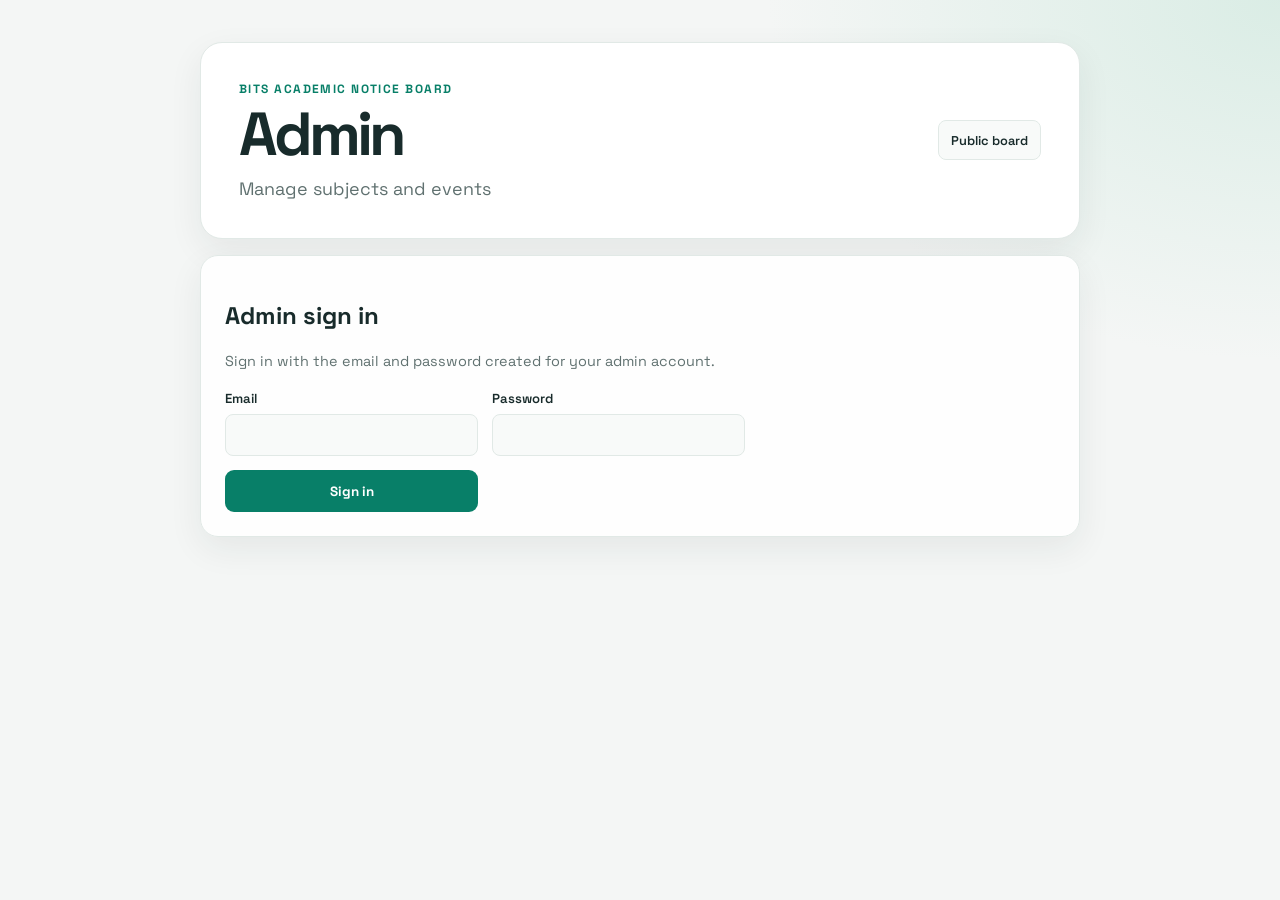
==== admin.html @ 13c7f1c6 "Build Supabase admin management interface Co-authored-by: adityaprasoon <54928533+adityaprasoon@user" ====
<!doctype html>
<html lang="en">
<head>
  <meta charset="UTF-8">
  <meta name="viewport" content="width=device-width, initial-scale=1.0">
  <meta name="robots" content="noindex, nofollow">
  <title>Admin · Now Page</title>
  <link rel="preconnect" href="https://fonts.googleapis.com">
  <link rel="preconnect" href="https://fonts.gstatic.com" crossorigin>
  <link href="https://fonts.googleapis.com/css2?family=Space+Grotesk:wght@400;500;600;700&display=swap" rel="stylesheet">
  <link rel="stylesheet" href="styles.css">
</head>
<body>
  <main class="container admin-container">
    <header class="header admin-header">
      <div class="header-top">
        <div>
          <p class="kicker">BITS Academic Notice Board</p>
          <h1>Admin</h1>
          <p class="subtitle">Manage subjects and events</p>
        </div>
        <a class="secondary-button back-link" href="index.html">Public board</a>
      </div>
    </header>

    <section id="login-panel" class="section">
      <h2>Admin sign in</h2>
      <p class="panel-description">Sign in with the email and password created for your admin account.</p>
      <form id="login-form" class="form-grid narrow-form">
        <label>Email
          <input id="login-email" name="email" type="email" autocomplete="username" required>
        </label>
        <label>Password
          <input id="login-password" name="password" type="password" autocomplete="current-password" required>
        </label>
        <button class="refresh-button" type="submit">Sign in</button>
      </form>
    </section>

    <div id="admin-panel" class="hidden">
      <section class="section admin-toolbar">
        <div>
          <p class="kicker">Signed in</p>
          <p id="admin-identity" class="admin-identity"></p>
        </div>
        <button id="sign-out" class="secondary-button" type="button">Sign out</button>
      </section>

      <section class="section">
        <div class="section-head">
          <div>
            <p class="kicker">Event management</p>
            <h2 id="event-form-heading">Add event</h2>
          </div>
        </div>
        <form id="event-form" class="form-grid">
          <input id="event-id" type="hidden">
          <label>Subject
            <select id="event-subject" required></select>
          </label>
          <label>Event title
            <input id="event-title" maxlength="200" required>
          </label>
          <label class="form-span">Description
            <textarea id="event-description" rows="3"></textarea>
          </label>
          <label>Start date and time (IST)
            <input id="event-start" type="datetime-local" step="60" required>
          </label>
          <label>End date and time (IST)
            <input id="event-end" type="datetime-local" step="60" required>
          </label>
          <label class="form-span">Event link (optional)
            <input id="event-link" type="url" inputmode="url" placeholder="https://">
          </label>
          <label class="checkbox-field form-span">
            <input id="event-hidden" type="checkbox">
            <span>Hide event from the public board, including while it is in its active time window</span>
          </label>
          <div class="form-actions form-span">
            <button id="save-event" class="refresh-button" type="submit">Save event</button>
            <button id="cancel-event-edit" class="secondary-button hidden" type="button">Cancel edit</button>
          </div>
        </form>
      </section>

      <section class="section">
        <div class="section-head">
          <div>
            <p class="kicker">Current records</p>
            <h2>Events</h2>
          </div>
          <button id="reload-admin-data" class="secondary-button" type="button">Reload</button>
        </div>
        <div id="admin-events" class="admin-record-list"></div>
      </section>

      <section id="subject-admin-section" class="section hidden">
        <div class="section-head">
          <div>
            <p class="kicker">Super admin</p>
            <h2>Subjects</h2>
          </div>
        </div>
        <form id="subject-form" class="form-grid">
          <input id="subject-id" type="hidden">
          <label>Subject code
            <input id="subject-code" maxlength="30" required>
          </label>
          <label>Subject name
            <input id="subject-name" maxlength="160" required>
          </label>
          <div class="form-actions form-span">
            <button class="refresh-button" type="submit">Save subject</button>
            <button id="cancel-subject-edit" class="secondary-button hidden" type="button">Cancel edit</button>
          </div>
        </form>
        <div id="admin-subjects" class="admin-record-list"></div>
      </section>

      <section id="admin-users-section" class="section hidden">
        <div class="section-head">
          <div>
            <p class="kicker">Super admin</p>
            <h2>Admin accounts</h2>
          </div>
        </div>
        <form id="create-admin-form" class="form-grid">
          <label>Admin email
            <input id="new-admin-email" type="email" autocomplete="off" required>
          </label>
          <label>Display name
            <input id="new-admin-name" maxlength="120" required>
          </label>
          <label>Temporary password
            <input id="new-admin-password" type="password" minlength="12" maxlength="128" autocomplete="new-password" required>
          </label>
          <fieldset id="new-admin-subjects" class="assignment-fieldset">
            <legend>Assigned subjects</legend>
          </fieldset>
          <div class="form-actions form-span">
            <button class="refresh-button" type="submit">Create admin</button>
          </div>
        </form>
        <div id="admin-users" class="admin-record-list"></div>
      </section>
    </div>

    <section id="admin-message" class="error-box hidden" aria-live="polite"></section>
    <section id="admin-success" class="success-box hidden" aria-live="polite"></section>
  </main>

  <script src="supabase-config.js"></script>
  <script src="admin.js"></script>
</body>
</html>
---- styles.css ----
:root {
  color-scheme: light;
  --bg: #f4f6f5;
  --surface: #fff;
  --surface-soft: #f8faf9;
  --text: #182b2b;
  --muted: #607170;
  --line: #e1e9e6;
  --active: #087f68;
  --upcoming: #245f9e;
  --past: #647271;
  --shadow: 0 12px 34px rgba(24, 43, 43, 0.07);
}

* {
  box-sizing: border-box;
}

body {
  min-width: 320px;
  min-height: 100vh;
  margin: 0;
  color: var(--text);
  background:
    radial-gradient(ellipse at 100% 0%, rgba(197, 229, 216, 0.55), transparent 32rem),
    var(--bg);
  font-family: "Space Grotesk", sans-serif;
  -webkit-font-smoothing: antialiased;
}

.container {
  position: relative;
  z-index: 1;
  width: min(880px, calc(100% - 40px));
  margin: 0 auto;
  padding: 42px 0 64px;
}

.header {
  padding: clamp(22px, 5vw, 38px);
  overflow: hidden;
  background: var(--surface);
  border: 1px solid var(--line);
  border-radius: 22px;
  box-shadow: var(--shadow);
}

.kicker {
  margin: 0;
  color: var(--active);
  font-size: 0.75rem;
  font-weight: 700;
  letter-spacing: 0.12em;
  text-transform: uppercase;
}

.header-top {
  display: flex;
  align-items: center;
  justify-content: space-between;
  gap: 14px;
}

.refresh-button {
  display: inline-flex;
  flex: 0 0 auto;
  align-items: center;
  justify-content: center;
  gap: 7px;
  min-height: 42px;
  padding: 9px 14px;
  color: #fff;
  background: var(--active);
  border: 1px solid transparent;
  border-radius: 9px;
  font: inherit;
  font-size: 0.84rem;
  font-weight: 700;
  cursor: pointer;
  transition: background-color 150ms ease, box-shadow 150ms ease;
}

.refresh-button:hover:not(:disabled) {
  background: #066b58;
}

.refresh-button:focus-visible {
  outline: 3px solid rgba(8, 127, 104, 0.28);
  outline-offset: 3px;
}

.refresh-button:disabled {
  cursor: wait;
  opacity: 0.8;
}

.refresh-button.stale {
  background: #d97706;
}

.refresh-button.stale:hover:not(:disabled) {
  background: #b95f00;
}

.refresh-button.stale:focus-visible {
  outline-color: rgba(217, 119, 6, 0.3);
}

.refresh-button.loading span {
  animation: spin 1s linear infinite;
}

h1 {
  margin: 0.45rem 0 0;
  font-size: clamp(2.4rem, 7vw, 3.8rem);
  font-weight: 700;
  letter-spacing: -0.065em;
  line-height: 1;
}

.subtitle {
  margin: 0.75rem 0 0;
  color: var(--muted);
  font-size: clamp(1rem, 2.5vw, 1.12rem);
}

.subject-controls {
  display: flex;
  flex-wrap: wrap;
  align-items: center;
  gap: 9px;
  margin-top: 16px;
  color: var(--muted);
  font-size: 0.82rem;
  font-weight: 600;
}

.subject-controls select {
  min-height: 40px;
  min-width: 180px;
  padding: 8px 34px 8px 11px;
  color: var(--text);
  background: var(--surface-soft);
  border: 1px solid var(--line);
  border-radius: 8px;
  font: inherit;
}

.subject-controls select:focus-visible,
.secondary-button:focus-visible,
.favorite-option input:focus-visible,
.dialog-close:focus-visible {
  outline: 3px solid rgba(8, 127, 104, 0.28);
  outline-offset: 2px;
}

.secondary-button {
  display: inline-flex;
  align-items: center;
  justify-content: center;
  min-height: 40px;
  padding: 8px 12px;
  color: var(--text);
  background: var(--surface-soft);
  border: 1px solid var(--line);
  border-radius: 8px;
  font: inherit;
  font-size: 0.8rem;
  font-weight: 600;
  cursor: pointer;
}

.secondary-button:hover {
  background: #edf2f0;
}

.subject-identity {
  display: flex;
  flex-direction: column;
  align-items: flex-start;
  gap: 1px;
  margin-bottom: 8px;
}

.subject-code {
  color: var(--active);
  font-size: 1.05rem;
  font-weight: 700;
  letter-spacing: 0.035em;
}

.subject-name {
  color: var(--muted);
  font-size: 0.78rem;
  font-weight: 500;
}

.favorites-dialog {
  width: min(480px, calc(100% - 28px));
  max-height: min(680px, calc(100vh - 32px));
  padding: 0;
  color: var(--text);
  background: var(--surface);
  border: 1px solid var(--line);
  border-radius: 18px;
  box-shadow: 0 24px 80px rgba(16, 35, 33, 0.22);
}

.favorites-dialog::backdrop {
  background: rgba(18, 36, 34, 0.46);
  backdrop-filter: blur(3px);
}

.favorites-form {
  padding: clamp(20px, 5vw, 28px);
}

.dialog-heading {
  display: flex;
  align-items: flex-start;
  justify-content: space-between;
  gap: 14px;
}

.dialog-heading h2 {
  margin: 7px 0 0;
  font-size: 1.45rem;
  letter-spacing: -0.04em;
}

.dialog-close {
  display: grid;
  width: 38px;
  height: 38px;
  flex: 0 0 auto;
  place-items: center;
  color: var(--muted);
  background: var(--surface-soft);
  border: 1px solid var(--line);
  border-radius: 50%;
  font: inherit;
  font-size: 1.35rem;
  cursor: pointer;
}

.dialog-description {
  margin: 14px 0;
  color: var(--muted);
  font-size: 0.88rem;
  line-height: 1.55;
}

.favorites-list {
  display: grid;
  max-height: 44vh;
  gap: 8px;
  overflow-y: auto;
  margin: 0;
  padding: 2px 2px 2px 0;
  border: 0;
}

.favorite-option {
  display: flex;
  align-items: center;
  gap: 12px;
  min-height: 54px;
  padding: 9px 12px;
  background: var(--surface-soft);
  border: 1px solid var(--line);
  border-radius: 10px;
  cursor: pointer;
}

.favorite-option:has(input:checked) {
  background: #f0f9f5;
  border-color: #a6d7c8;
}

.favorite-option input {
  width: 18px;
  height: 18px;
  flex: 0 0 auto;
  accent-color: var(--active);
}

.favorite-option-identity {
  display: flex;
  flex-direction: column;
  gap: 2px;
  min-width: 0;
}

.favorite-option-identity strong {
  color: var(--active);
  font-size: 0.9rem;
}

.favorite-option-identity span {
  color: var(--muted);
  font-size: 0.78rem;
  overflow-wrap: anywhere;
}

.visually-hidden {
  position: absolute;
  width: 1px;
  height: 1px;
  padding: 0;
  overflow: hidden;
  clip: rect(0, 0, 0, 0);
  white-space: nowrap;
  border: 0;
}

.dialog-actions {
  display: flex;
  flex-wrap: wrap;
  gap: 8px;
  margin-top: 18px;
}

.admin-container {
  max-width: 880px;
}

.admin-header h1 {
  margin-top: 0.45rem;
}

.admin-header .header-top {
  align-items: center;
}

.back-link,
.admin-link {
  color: var(--text);
  text-decoration: none;
}

.admin-link {
  white-space: nowrap;
}

.admin-toolbar {
  display: flex;
  align-items: center;
  justify-content: space-between;
  gap: 12px;
}

.admin-identity {
  margin: 5px 0 0;
  font-size: 0.95rem;
  font-weight: 600;
}

.panel-description {
  margin: 8px 0 18px;
  color: var(--muted);
  font-size: 0.9rem;
  line-height: 1.5;
}

.form-grid {
  display: grid;
  grid-template-columns: repeat(2, minmax(0, 1fr));
  gap: 14px;
  margin-top: 18px;
}

.narrow-form {
  max-width: 520px;
}

.form-grid > label {
  display: grid;
  align-content: start;
  gap: 7px;
  min-width: 0;
  color: var(--text);
  font-size: 0.82rem;
  font-weight: 600;
}

.form-grid input:not([type="checkbox"]),
.form-grid select,
.form-grid textarea,
.admin-user-editor input {
  width: 100%;
  min-height: 42px;
  padding: 9px 11px;
  color: var(--text);
  background: var(--surface-soft);
  border: 1px solid var(--line);
  border-radius: 8px;
  font: inherit;
  font-size: 0.9rem;
}

.form-grid textarea {
  min-height: 94px;
  resize: vertical;
}

.form-grid input:focus-visible,
.form-grid select:focus-visible,
.form-grid textarea:focus-visible,
.admin-user-editor input:focus-visible {
  outline: 3px solid rgba(8, 127, 104, 0.2);
  border-color: var(--active);
}

.form-span {
  grid-column: 1 / -1;
}

.checkbox-field {
  display: flex;
  align-items: flex-start;
  gap: 10px;
  color: var(--muted);
  font-size: 0.86rem;
  line-height: 1.5;
}

.checkbox-field input,
.assignment-option input {
  width: 18px;
  height: 18px;
  flex: 0 0 auto;
  margin: 2px 0 0;
  accent-color: var(--active);
}

.form-actions {
  display: flex;
  flex-wrap: wrap;
  gap: 8px;
}

.admin-record-list {
  display: grid;
  gap: 10px;
  margin-top: 16px;
}

.admin-record {
  display: flex;
  align-items: center;
  justify-content: space-between;
  gap: 16px;
  padding: 14px;
  background: var(--surface-soft);
  border: 1px solid var(--line);
  border-radius: 11px;
}

.admin-record-copy {
  min-width: 0;
}

.admin-record-copy h3 {
  margin: 4px 0 0;
  font-size: 0.95rem;
  overflow-wrap: anywhere;
}

.record-subject {
  color: var(--active);
  font-size: 0.78rem;
}

.record-meta {
  margin: 6px 0 0;
  color: var(--muted);
  font-size: 0.78rem;
  line-height: 1.5;
}

.admin-record-actions {
  display: flex;
  flex: 0 0 auto;
  flex-wrap: wrap;
  justify-content: flex-end;
  gap: 7px;
}

.admin-record-actions .secondary-button,
.danger-button {
  min-height: 36px;
  padding: 7px 10px;
  font-size: 0.76rem;
}

.danger-button {
  display: inline-flex;
  align-items: center;
  justify-content: center;
  color: #8b2b28;
  background: #fff5f3;
  border: 1px solid #eac5c1;
  border-radius: 8px;
  font: inherit;
  font-weight: 600;
  cursor: pointer;
}

.danger-button:hover {
  background: #ffeae7;
}

.assignment-fieldset {
  display: flex;
  flex-wrap: wrap;
  align-content: flex-start;
  gap: 8px;
  min-width: 0;
  margin: 0;
  padding: 12px;
  border: 1px solid var(--line);
  border-radius: 10px;
}

.assignment-fieldset legend {
  padding: 0 5px;
  color: var(--muted);
  font-size: 0.78rem;
  font-weight: 600;
}

.assignment-option {
  display: inline-flex;
  align-items: flex-start;
  gap: 7px;
  max-width: 100%;
  padding: 7px 9px;
  color: var(--text);
  background: var(--surface);
  border: 1px solid var(--line);
  border-radius: 8px;
  font-size: 0.77rem;
  line-height: 1.35;
  overflow-wrap: anywhere;
}

.admin-user-record {
  display: grid;
  align-items: stretch;
}

.admin-user-editor {
  display: grid;
  grid-template-columns: repeat(2, minmax(0, 1fr));
  gap: 12px;
}

.admin-user-editor > label {
  display: grid;
  gap: 6px;
  min-width: 0;
  color: var(--muted);
  font-size: 0.77rem;
  font-weight: 600;
}

.success-box {
  margin-top: 16px;
  padding: 12px 14px;
  color: #155b46;
  background: #eef9f4;
  border: 1px solid #b8dfcf;
  border-radius: 10px;
  font-size: 0.88rem;
  line-height: 1.5;
}

.meta-row {
  display: flex;
  flex-wrap: wrap;
  gap: 8px;
  margin-top: 24px;
}

.meta-row p {
  margin: 0;
  padding: 7px 10px;
  color: var(--muted);
  background: var(--surface-soft);
  border: 1px solid var(--line);
  border-radius: 8px;
  font-size: 0.76rem;
  line-height: 1.4;
}

.section {
  margin-top: 16px;
  padding: clamp(18px, 4vw, 24px);
  background: rgba(255, 255, 255, 0.94);
  border: 1px solid var(--line);
  border-radius: 18px;
  box-shadow: var(--shadow);
}

.section-head {
  display: flex;
  align-items: center;
  gap: 10px;
  min-height: 26px;
}

.section-head h2 {
  margin: 0;
  font-size: 1.12rem;
  font-weight: 700;
  letter-spacing: -0.025em;
}

.section-note {
  margin: 0 0 0 auto;
  color: var(--muted);
  font-size: 0.78rem;
}

.status-dot {
  flex: 0 0 auto;
  width: 9px;
  height: 9px;
  border-radius: 50%;
  background: var(--active);
  box-shadow: 0 0 0 4px rgba(8, 127, 104, 0.1);
  animation: pulse 1.6s ease-in-out infinite;
}

.cards {
  display: grid;
  gap: 12px;
  margin-top: 16px;
}

.card {
  padding: 18px 20px;
  background: var(--surface);
  border: 1px solid var(--line);
  border-left: 4px solid var(--upcoming);
  border-radius: 12px;
  transition: box-shadow 160ms ease, transform 160ms ease;
}

.card:hover {
  box-shadow: 0 8px 22px rgba(24, 43, 43, 0.07);
  transform: translateY(-1px);
}

.card.active {
  background: #f2faf7;
  border-left-color: var(--active);
}

.card.past {
  background: #f8f9f9;
  border-left-color: var(--past);
}

.card h3 {
  margin: 0;
  font-size: 1.02rem;
  font-weight: 700;
  letter-spacing: -0.02em;
  line-height: 1.4;
  overflow-wrap: anywhere;
}

.card p {
  margin: 8px 0 0;
  color: var(--muted);
  font-size: 0.9rem;
  line-height: 1.65;
  overflow-wrap: anywhere;
}

.time-row {
  display: flex;
  flex-wrap: wrap;
  gap: 6px 18px;
  margin-top: 12px;
  color: var(--muted);
  font-size: 0.8rem;
  line-height: 1.5;
}

.duration-row {
  display: flex;
  flex-wrap: wrap;
  align-items: center;
  gap: 8px;
  margin-top: 10px;
  color: var(--muted);
  font-size: 0.78rem;
}

.duration-total {
  opacity: 0.9;
}

.time-left {
  padding: 4px 8px;
  color: var(--active);
  background: rgba(8, 127, 104, 0.09);
  border-radius: 6px;
  font-weight: 700;
}

.time-left.time-left-urgent {
  color: #a14310;
  background: #fff0e6;
}

.link-row {
  margin-top: 14px;
}

.link-row a {
  display: inline-flex;
  align-items: center;
  min-height: 38px;
  padding: 8px 12px;
  color: #174e78;
  background: #f0f7fc;
  border: 1px solid #c9dce9;
  border-radius: 8px;
  font-size: 0.8rem;
  font-weight: 600;
  text-decoration: none;
  transition: background-color 150ms ease, border-color 150ms ease;
}

.link-row a:hover {
  background: #e4f1fa;
  border-color: #a9c9df;
}

.link-row a:focus-visible {
  outline: 3px solid rgba(36, 95, 158, 0.35);
  outline-offset: 2px;
}

.empty {
  margin: 0;
  padding: 14px;
  color: var(--muted);
  background: var(--surface-soft);
  border: 1px dashed var(--line);
  border-radius: 10px;
  font-size: 0.88rem;
}

.error-box {
  margin-top: 16px;
  padding: 12px 14px;
  color: #752d2d;
  background: #fff3f2;
  border: 1px solid #f0c6c3;
  border-radius: 10px;
  font-size: 0.88rem;
  line-height: 1.5;
}

.hidden {
  display: none;
}

.card.urgent {
  animation: urgentBg 2.4s ease-in-out infinite;
  border-left-color: #d97706;
}

@keyframes pulse {
  0%, 100% { box-shadow: 0 0 0 4px rgba(8, 127, 104, 0.1); }
  50% { box-shadow: 0 0 0 6px rgba(8, 127, 104, 0.05); }
}

@keyframes spin {
  to { transform: rotate(360deg); }
}

@keyframes urgentBg {
  0%, 100% { background-color: #f2faf7; }
  50% { background-color: #fff7ed; }
}

@media (max-width: 600px) {
  .container {
    width: calc(100% - 28px);
    padding: 18px 0 36px;
  }

  .header {
    border-radius: 17px;
  }

  .header-top {
    align-items: flex-start;
    flex-wrap: wrap;
  }

  .admin-header .header-top {
    align-items: flex-start;
  }

  .refresh-button {
    margin-left: auto;
    white-space: normal;
    min-height: 40px;
    padding: 8px 10px;
    font-size: 0.76rem;
  }

  .meta-row {
    display: grid;
    grid-template-columns: 1fr;
    gap: 6px;
    margin-top: 18px;
  }

  .meta-row p {
    padding: 7px 9px;
  }

  .subject-controls {
    align-items: stretch;
  }

  .subject-controls label {
    width: 100%;
  }

  .subject-controls select {
    flex: 1 1 100%;
  }

  .subject-controls .secondary-button {
    width: 100%;
  }

  .form-grid,
  .admin-user-editor {
    grid-template-columns: 1fr;
  }

  .admin-toolbar,
  .admin-record {
    align-items: stretch;
    flex-direction: column;
  }

  .admin-record-actions {
    justify-content: flex-start;
  }

  .assignment-fieldset {
    grid-column: 1 / -1;
  }

  .section {
    margin-top: 12px;
    border-radius: 15px;
  }

  .section-head {
    flex-wrap: wrap;
  }

  .section-head h2 {
    font-size: 1.03rem;
  }

  .section-note {
    font-size: 0.72rem;
  }

  .cards {
    gap: 10px;
    margin-top: 13px;
  }

  .card {
    padding: 15px 14px;
  }

  .card h3 {
    font-size: 0.98rem;
  }

  .card p {
    font-size: 0.86rem;
  }

  .time-row {
    display: grid;
    gap: 5px;
    margin-top: 10px;
    font-size: 0.76rem;
  }

  .duration-row {
    gap: 7px;
    font-size: 0.74rem;
  }

  .link-row a {
    min-height: 42px;
  }
}

@media (prefers-reduced-motion: reduce) {
  *,
  *::before,
  *::after {
    scroll-behavior: auto !important;
    animation-duration: 0.01ms !important;
    animation-iteration-count: 1 !important;
    transition-duration: 0.01ms !important;
  }
}
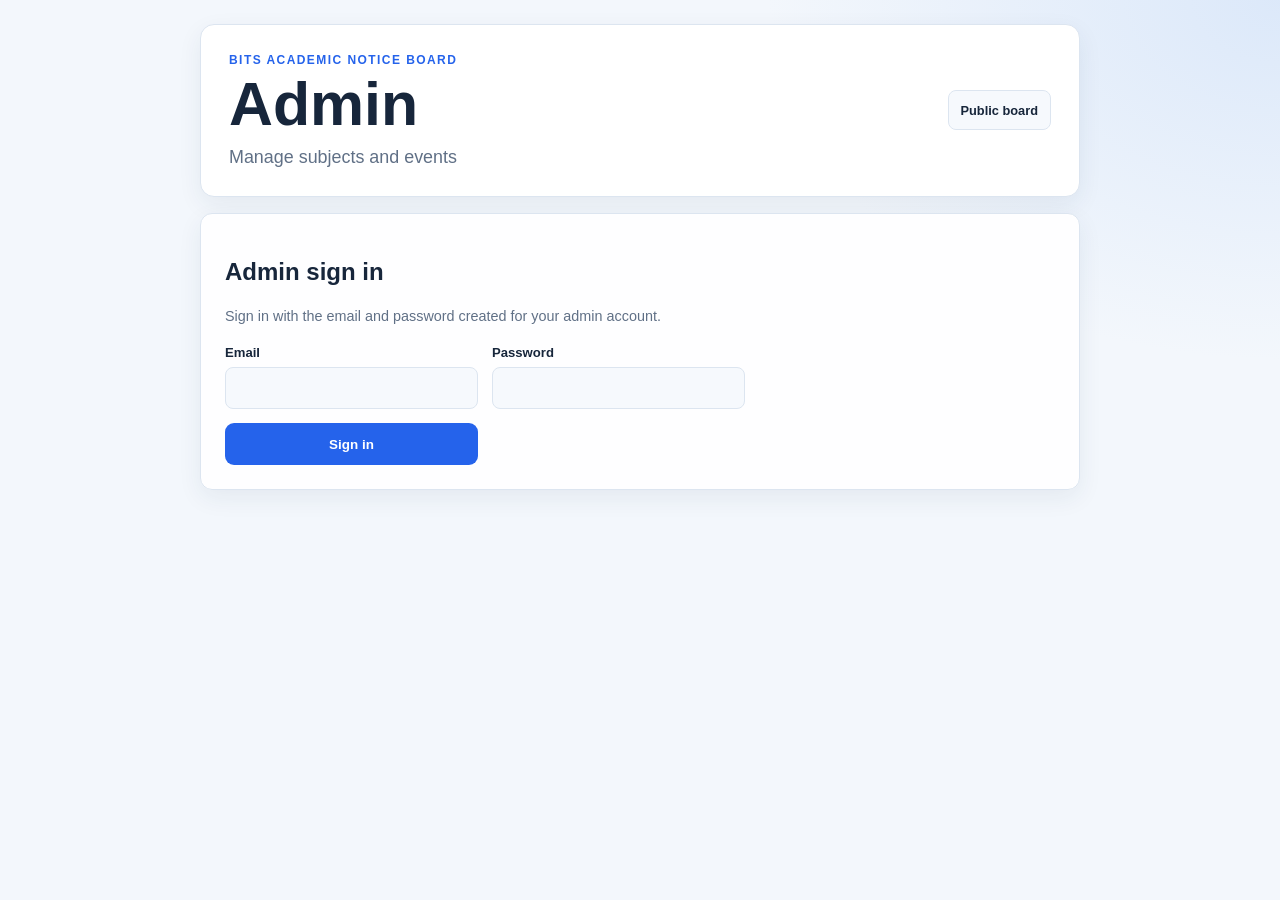
==== commit 7ed7aa29: "Enhance UI and functionality: update styles, add subject filter status, and improve event display" ====
--- a/admin.html
+++ b/admin.html
@@ -85,7 +85,7 @@
       </section>
 
       <section class="section">
-        <div class="section-head">
+        <div class="section-head records-section-head">
           <div>
             <p class="kicker">Current records</p>
             <h2>Events</h2>
--- a/styles.css
+++ b/styles.css
@@ -1,15 +1,15 @@
 :root {
   color-scheme: light;
-  --bg: #f4f6f5;
+  --bg: #f3f7fc;
   --surface: #fff;
-  --surface-soft: #f8faf9;
-  --text: #182b2b;
-  --muted: #607170;
-  --line: #e1e9e6;
-  --active: #087f68;
-  --upcoming: #245f9e;
-  --past: #647271;
-  --shadow: 0 12px 34px rgba(24, 43, 43, 0.07);
+  --surface-soft: #f6f9fd;
+  --text: #17263b;
+  --muted: #607086;
+  --line: #dce5f0;
+  --active: #2563eb;
+  --upcoming: #2563eb;
+  --past: #64748b;
+  --shadow: 0 8px 24px rgba(29, 55, 91, 0.07);
 }
 
 * {
@@ -22,26 +22,76 @@
   margin: 0;
   color: var(--text);
   background:
-    radial-gradient(ellipse at 100% 0%, rgba(197, 229, 216, 0.55), transparent 32rem),
+    radial-gradient(ellipse at 100% 0%, rgba(197, 218, 247, 0.5), transparent 32rem),
     var(--bg);
-  font-family: "Space Grotesk", sans-serif;
+  font-family: "Roboto", sans-serif;
   -webkit-font-smoothing: antialiased;
 }
 
 .container {
   position: relative;
   z-index: 1;
-  width: min(880px, calc(100% - 40px));
+  width: min(1040px, calc(100% - 32px));
   margin: 0 auto;
-  padding: 42px 0 64px;
+  padding: 24px 0 44px;
+}
+
+.now-page {
+  --footer-height: 32px;
+  padding-bottom: calc(var(--footer-height) + env(safe-area-inset-bottom));
+}
+
+.page-footer {
+  position: fixed;
+  inset: auto 0 0;
+  z-index: 2;
+  min-height: var(--footer-height);
+  padding: 7px 0 calc(7px + env(safe-area-inset-bottom));
+  color: var(--muted);
+  background: var(--surface);
+  border-top: 1px solid var(--line);
+  font-size: 0.6875rem;
+  line-height: 1.3;
+}
+
+.page-footer-content {
+  display: flex;
+  flex-wrap: wrap;
+  align-items: center;
+  justify-content: space-between;
+  gap: 2px 12px;
+  width: calc(100% - 24px);
+  margin: 0 auto;
+}
+
+.page-footer p {
+  margin: 0;
+  white-space: nowrap;
+}
+
+@media (max-width: 700px) {
+  .now-page {
+    --footer-height: 58px;
+  }
+
+  .page-footer {
+    min-height: 0;
+    font-size: 0.625rem;
+  }
+
+  .page-footer-content {
+    justify-content: center;
+    gap: 2px 8px;
+    width: calc(100% - 16px);
+  }
 }
 
 .header {
-  padding: clamp(22px, 5vw, 38px);
+  padding: clamp(18px, 3vw, 28px);
   overflow: hidden;
   background: var(--surface);
   border: 1px solid var(--line);
-  border-radius: 22px;
+  border-radius: 14px;
   box-shadow: var(--shadow);
 }
 
@@ -81,11 +131,11 @@
 }
 
 .refresh-button:hover:not(:disabled) {
-  background: #066b58;
+  background: #1d4ed8;
 }
 
 .refresh-button:focus-visible {
-  outline: 3px solid rgba(8, 127, 104, 0.28);
+  outline: 3px solid rgba(37, 99, 235, 0.25);
   outline-offset: 3px;
 }
 
@@ -108,13 +158,20 @@
 
 .refresh-button.loading span {
   animation: spin 1s linear infinite;
+}
+
+.icon-button {
+  width: 38px;
+  min-height: 38px;
+  padding: 0;
+  font-size: 1.15rem;
 }
 
 h1 {
   margin: 0.45rem 0 0;
   font-size: clamp(2.4rem, 7vw, 3.8rem);
   font-weight: 700;
-  letter-spacing: -0.065em;
+  letter-spacing: 0;
   line-height: 1;
 }
 
@@ -138,19 +195,32 @@
 .subject-controls select {
   min-height: 40px;
   min-width: 180px;
-  padding: 8px 34px 8px 11px;
+  padding: 8px 16px;
   color: var(--text);
   background: var(--surface-soft);
+  background-image: url("data:image/svg+xml,%3Csvg xmlns='http://www.w3.org/2000/svg' width='12' height='12' viewBox='0 0 12 12'%3E%3Cpath d='m3 4.5 3 3 3-3' fill='none' stroke='%23607086' stroke-linecap='round' stroke-linejoin='round' stroke-width='1.5'/%3E%3C/svg%3E");
+  background-repeat: no-repeat;
+  background-position: right 16px center;
+  appearance: none;
   border: 1px solid var(--line);
   border-radius: 8px;
   font: inherit;
+}
+
+.subject-filter-status {
+  margin: 12px 0 0;
+  color: var(--text);
+  font-size: 1rem;
+  font-weight: 600;
+  line-height: 1.45;
+  overflow-wrap: anywhere;
 }
 
 .subject-controls select:focus-visible,
 .secondary-button:focus-visible,
 .favorite-option input:focus-visible,
 .dialog-close:focus-visible {
-  outline: 3px solid rgba(8, 127, 104, 0.28);
+  outline: 3px solid rgba(37, 99, 235, 0.25);
   outline-offset: 2px;
 }
 
@@ -176,15 +246,15 @@
 
 .subject-identity {
   display: flex;
-  flex-direction: column;
-  align-items: flex-start;
-  gap: 1px;
-  margin-bottom: 8px;
+  flex-wrap: wrap;
+  align-items: baseline;
+  gap: 3px 9px;
+  margin-bottom: 6px;
 }
 
 .subject-code {
   color: var(--active);
-  font-size: 1.05rem;
+  font-size: 0.9rem;
   font-weight: 700;
   letter-spacing: 0.035em;
 }
@@ -225,7 +295,7 @@
 .dialog-heading h2 {
   margin: 7px 0 0;
   font-size: 1.45rem;
-  letter-spacing: -0.04em;
+  letter-spacing: 0;
 }
 
 .dialog-close {
@@ -273,8 +343,8 @@
 }
 
 .favorite-option:has(input:checked) {
-  background: #f0f9f5;
-  border-color: #a6d7c8;
+  background: #eff6ff;
+  border-color: #a9c8fb;
 }
 
 .favorite-option input {
@@ -383,6 +453,10 @@
   font-weight: 600;
 }
 
+.form-grid > .checkbox-field {
+  display: flex;
+}
+
 .form-grid input:not([type="checkbox"]),
 .form-grid select,
 .form-grid textarea,
@@ -407,7 +481,7 @@
 .form-grid select:focus-visible,
 .form-grid textarea:focus-visible,
 .admin-user-editor input:focus-visible {
-  outline: 3px solid rgba(8, 127, 104, 0.2);
+  outline: 3px solid rgba(37, 99, 235, 0.2);
   border-color: var(--active);
 }
 
@@ -501,7 +575,7 @@
   background: #fff5f3;
   border: 1px solid #eac5c1;
   border-radius: 8px;
-  font: inherit;
+  font-family: inherit;
   font-weight: 600;
   cursor: pointer;
 }
@@ -567,9 +641,9 @@
 .success-box {
   margin-top: 16px;
   padding: 12px 14px;
-  color: #155b46;
-  background: #eef9f4;
-  border: 1px solid #b8dfcf;
+  color: #1e40af;
+  background: #eff6ff;
+  border: 1px solid #bfdbfe;
   border-radius: 10px;
   font-size: 0.88rem;
   line-height: 1.5;
@@ -578,19 +652,19 @@
 .meta-row {
   display: flex;
   flex-wrap: wrap;
-  gap: 8px;
-  margin-top: 24px;
+  gap: 5px 12px;
+  margin-top: 12px;
 }
 
 .meta-row p {
   margin: 0;
-  padding: 7px 10px;
-  color: var(--muted);
-  background: var(--surface-soft);
-  border: 1px solid var(--line);
-  border-radius: 8px;
-  font-size: 0.76rem;
-  line-height: 1.4;
+  padding: 3px 0;
+  color: var(--muted);
+  background: transparent;
+  border: 0;
+  border-radius: 0;
+  font-size: 0.68rem;
+  line-height: 1.35;
 }
 
 .section {
@@ -598,7 +672,7 @@
   padding: clamp(18px, 4vw, 24px);
   background: rgba(255, 255, 255, 0.94);
   border: 1px solid var(--line);
-  border-radius: 18px;
+  border-radius: 12px;
   box-shadow: var(--shadow);
 }
 
@@ -607,13 +681,21 @@
   align-items: center;
   gap: 10px;
   min-height: 26px;
+}
+
+.admin-container .section-head .kicker {
+  margin-bottom: 8px;
+}
+
+.records-section-head {
+  justify-content: space-between;
 }
 
 .section-head h2 {
   margin: 0;
   font-size: 1.12rem;
   font-weight: 700;
-  letter-spacing: -0.025em;
+  letter-spacing: 0;
 }
 
 .section-note {
@@ -628,45 +710,48 @@
   height: 9px;
   border-radius: 50%;
   background: var(--active);
-  box-shadow: 0 0 0 4px rgba(8, 127, 104, 0.1);
+  box-shadow: 0 0 0 4px rgba(37, 99, 235, 0.1);
   animation: pulse 1.6s ease-in-out infinite;
 }
 
 .cards {
-  display: grid;
+  display: flex;
+  flex-wrap: wrap;
+  align-items: stretch;
   gap: 12px;
   margin-top: 16px;
 }
 
 .card {
-  padding: 18px 20px;
+  flex: 1 1 420px;
+  max-width: 520px;
+  min-width: 0;
+  padding: 14px 16px;
   background: var(--surface);
   border: 1px solid var(--line);
-  border-left: 4px solid var(--upcoming);
-  border-radius: 12px;
+  border-radius: 10px;
+  box-shadow: 0 2px 10px rgba(29, 55, 91, 0.05);
   transition: box-shadow 160ms ease, transform 160ms ease;
 }
 
 .card:hover {
-  box-shadow: 0 8px 22px rgba(24, 43, 43, 0.07);
+  box-shadow: 0 6px 18px rgba(29, 55, 91, 0.1);
   transform: translateY(-1px);
 }
 
 .card.active {
-  background: #f2faf7;
-  border-left-color: var(--active);
+  background: #f5f9ff;
 }
 
 .card.past {
-  background: #f8f9f9;
-  border-left-color: var(--past);
+  background: #f8fafc;
 }
 
 .card h3 {
   margin: 0;
   font-size: 1.02rem;
   font-weight: 700;
-  letter-spacing: -0.02em;
+  letter-spacing: 0;
   line-height: 1.4;
   overflow-wrap: anywhere;
 }
@@ -682,31 +767,62 @@
 .time-row {
   display: flex;
   flex-wrap: wrap;
-  gap: 6px 18px;
-  margin-top: 12px;
-  color: var(--muted);
-  font-size: 0.8rem;
+  gap: 6px;
+  margin-top: 10px;
+  color: var(--muted);
+  font-size: 0.74rem;
   line-height: 1.5;
 }
 
+.time-pill {
+  display: inline-flex;
+  flex-wrap: wrap;
+  align-items: baseline;
+  gap: 3px 6px;
+  min-width: 0;
+  padding: 5px 8px;
+  background: var(--surface-soft);
+  border: 1px solid var(--line);
+  border-radius: 7px;
+}
+
+.time-label {
+  color: var(--active);
+  font-size: 0.67rem;
+  font-weight: 700;
+}
+
+.time-pill time {
+  overflow-wrap: anywhere;
+}
+
 .duration-row {
   display: flex;
   flex-wrap: wrap;
   align-items: center;
   gap: 8px;
-  margin-top: 10px;
+  margin-top: 7px;
   color: var(--muted);
   font-size: 0.78rem;
 }
 
 .duration-total {
-  opacity: 0.9;
+  display: inline-flex;
+  flex: 0 0 auto;
+  align-items: center;
+  gap: 4px;
+  margin-left: auto;
+  padding: 4px 8px;
+  color: #29466e;
+  background: #eaf2ff;
+  border-radius: 6px;
+  font-weight: 600;
 }
 
 .time-left {
   padding: 4px 8px;
-  color: var(--active);
-  background: rgba(8, 127, 104, 0.09);
+  color: #1d4ed8;
+  background: #eaf2ff;
   border-radius: 6px;
   font-weight: 700;
 }
@@ -772,12 +888,11 @@
 
 .card.urgent {
   animation: urgentBg 2.4s ease-in-out infinite;
-  border-left-color: #d97706;
 }
 
 @keyframes pulse {
-  0%, 100% { box-shadow: 0 0 0 4px rgba(8, 127, 104, 0.1); }
-  50% { box-shadow: 0 0 0 6px rgba(8, 127, 104, 0.05); }
+  0%, 100% { box-shadow: 0 0 0 4px rgba(37, 99, 235, 0.1); }
+  50% { box-shadow: 0 0 0 6px rgba(37, 99, 235, 0.05); }
 }
 
 @keyframes spin {
@@ -785,62 +900,68 @@
 }
 
 @keyframes urgentBg {
-  0%, 100% { background-color: #f2faf7; }
+  0%, 100% { background-color: #f5f9ff; }
   50% { background-color: #fff7ed; }
 }
 
 @media (max-width: 600px) {
   .container {
-    width: calc(100% - 28px);
-    padding: 18px 0 36px;
+    width: calc(100% - 24px);
+    padding: 12px 0 28px;
   }
 
   .header {
-    border-radius: 17px;
+    border-radius: 12px;
   }
 
   .header-top {
-    align-items: flex-start;
-    flex-wrap: wrap;
+    align-items: center;
   }
 
   .admin-header .header-top {
     align-items: flex-start;
   }
 
-  .refresh-button {
+  .icon-button {
     margin-left: auto;
-    white-space: normal;
-    min-height: 40px;
-    padding: 8px 10px;
+  }
+
+  .meta-row {
+    gap: 2px 12px;
+    margin-top: 9px;
+  }
+
+  .meta-row p {
+    padding: 2px 0;
+  }
+
+  .subject-controls {
+    flex-wrap: nowrap;
+    gap: 6px;
+    margin-top: 12px;
+  }
+
+  .subject-controls label {
+    position: absolute;
+    width: 1px;
+    height: 1px;
+    overflow: hidden;
+    clip: rect(0, 0, 0, 0);
+    white-space: nowrap;
+  }
+
+  .subject-controls select {
+    flex: 1 1 0;
+    min-width: 0;
+    min-height: 36px;
     font-size: 0.76rem;
   }
 
-  .meta-row {
-    display: grid;
-    grid-template-columns: 1fr;
-    gap: 6px;
-    margin-top: 18px;
-  }
-
-  .meta-row p {
+  .subject-controls .secondary-button {
+    flex: 0 0 auto;
+    min-height: 36px;
     padding: 7px 9px;
-  }
-
-  .subject-controls {
-    align-items: stretch;
-  }
-
-  .subject-controls label {
-    width: 100%;
-  }
-
-  .subject-controls select {
-    flex: 1 1 100%;
-  }
-
-  .subject-controls .secondary-button {
-    width: 100%;
+    font-size: 0.7rem;
   }
 
   .form-grid,
@@ -864,7 +985,7 @@
 
   .section {
     margin-top: 12px;
-    border-radius: 15px;
+    border-radius: 10px;
   }
 
   .section-head {
@@ -885,7 +1006,7 @@
   }
 
   .card {
-    padding: 15px 14px;
+    padding: 12px;
   }
 
   .card h3 {
@@ -897,10 +1018,9 @@
   }
 
   .time-row {
-    display: grid;
     gap: 5px;
-    margin-top: 10px;
-    font-size: 0.76rem;
+    margin-top: 8px;
+    font-size: 0.7rem;
   }
 
   .duration-row {
